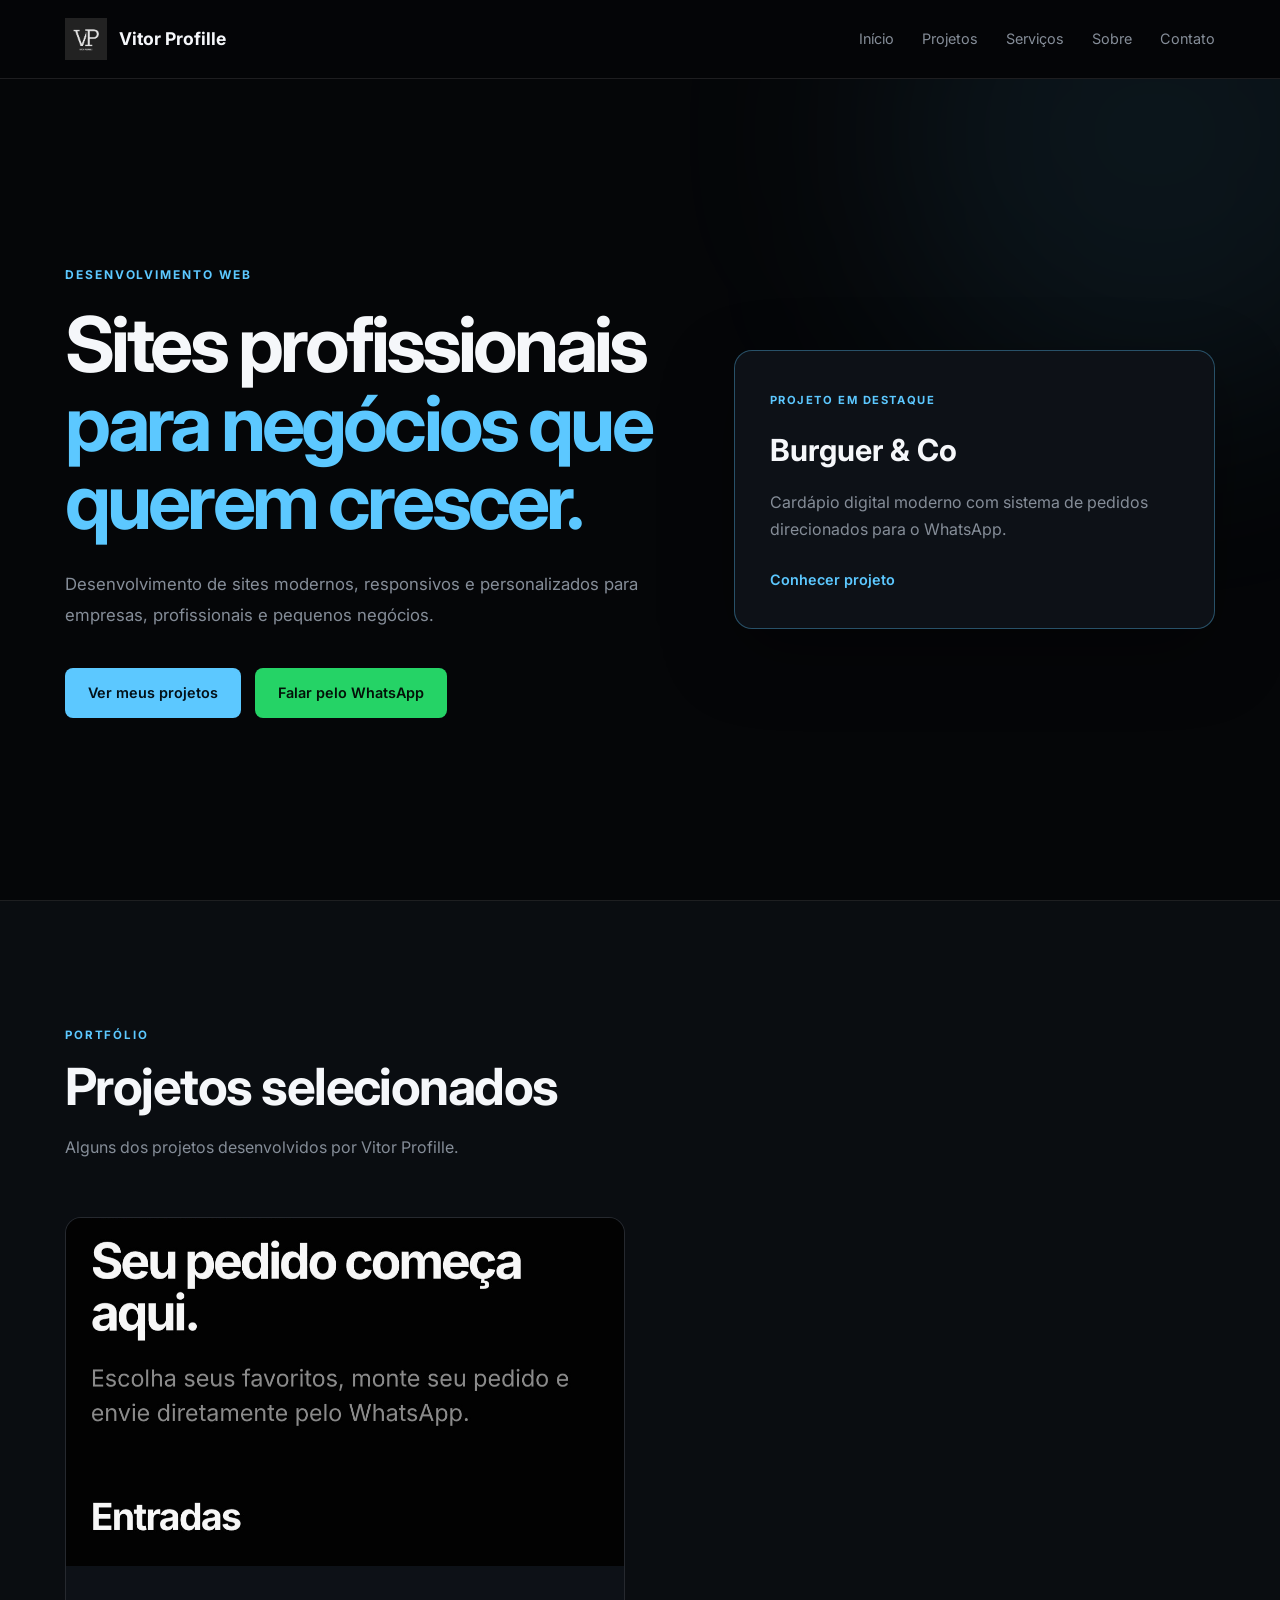
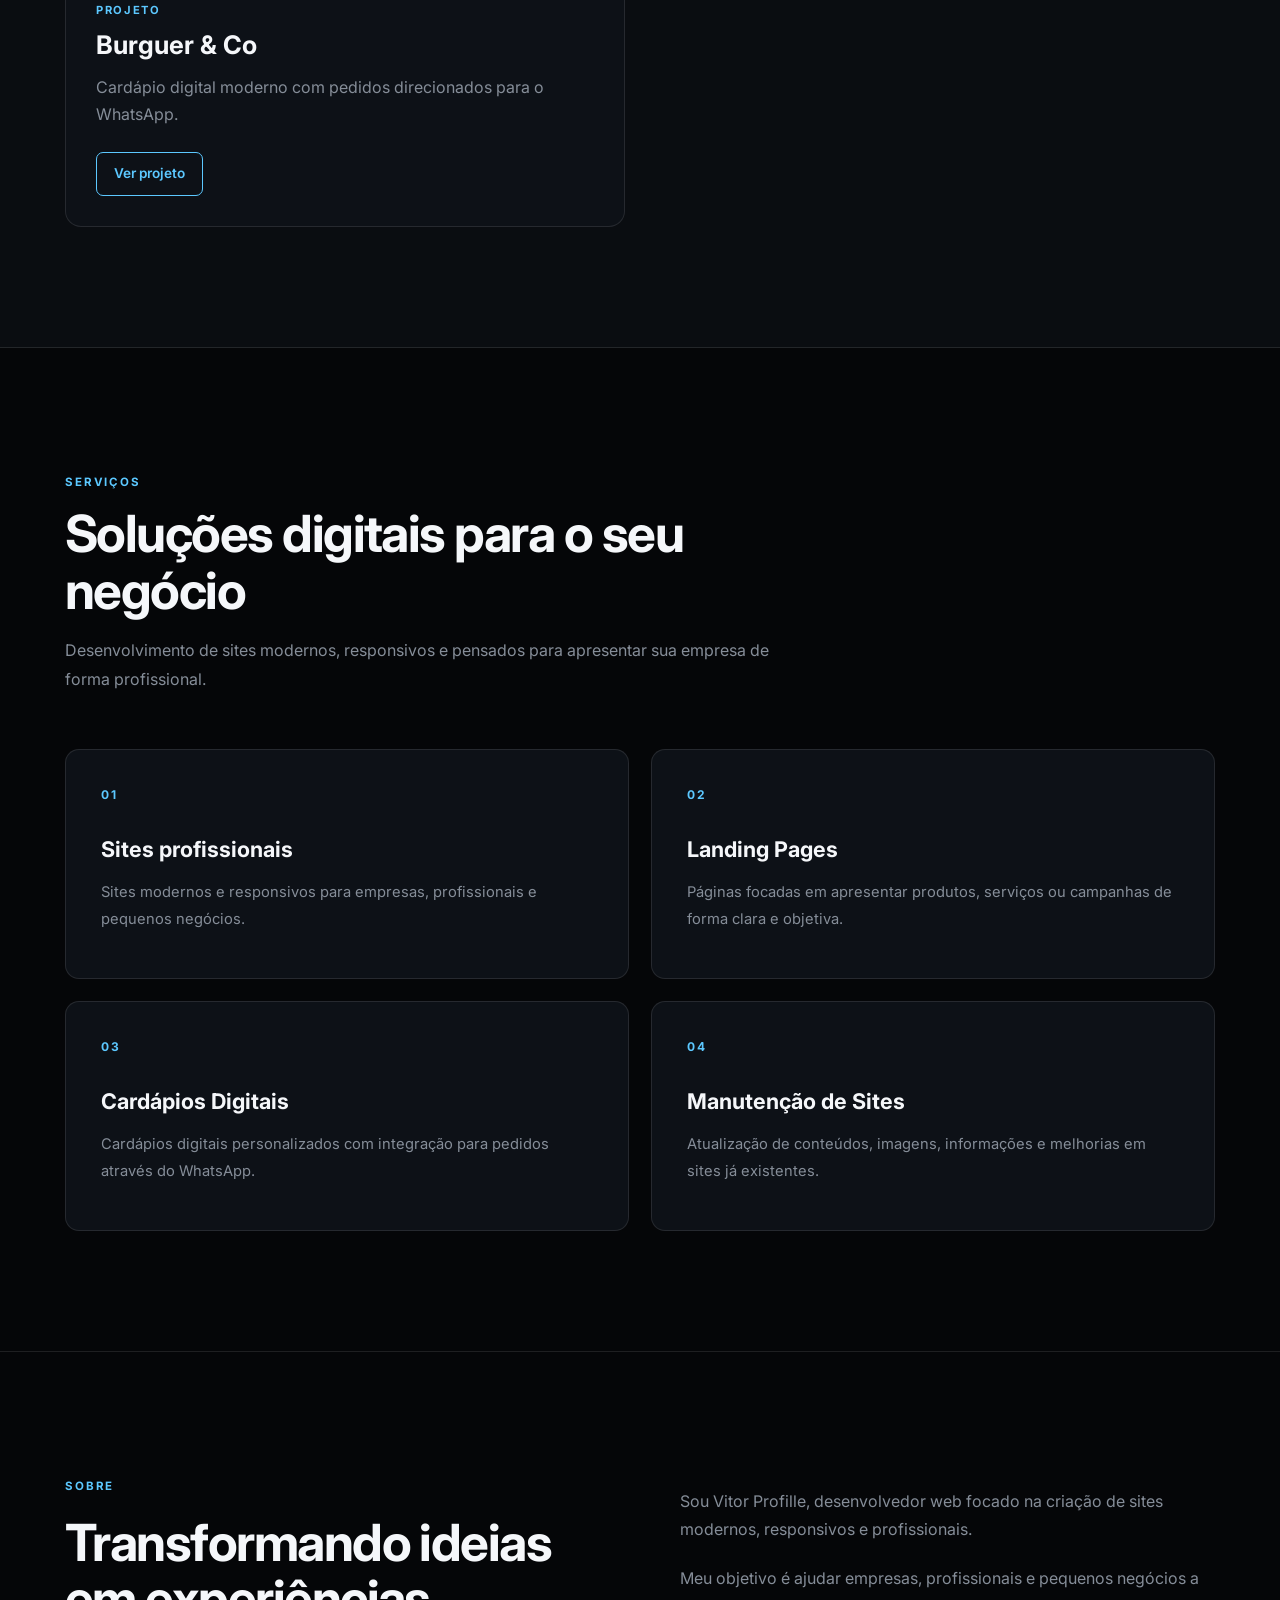
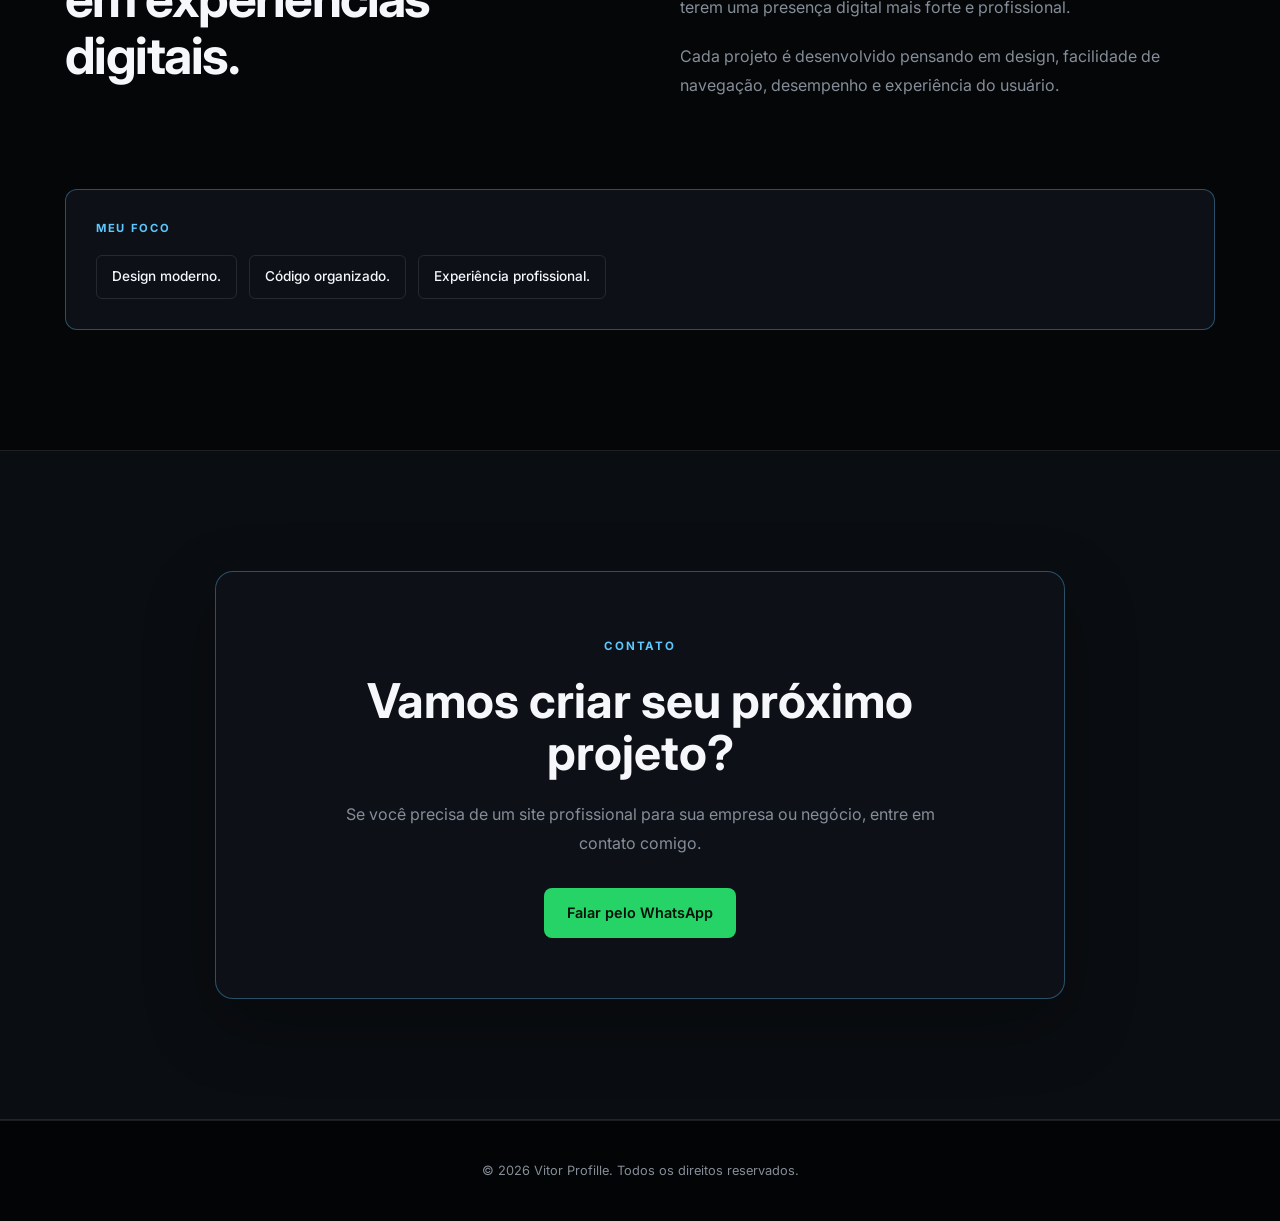
==== index.html @ 52bace66 "Add files via upload" ====
<!DOCTYPE html>
<html lang="pt-BR">

<head>
    <meta charset="UTF-8">

    <meta
        name="viewport"
        content="width=device-width, initial-scale=1.0"
    >

    <meta
        name="description"
        content="Vitor Profille — Desenvolvimento de sites profissionais, modernos e responsivos."
    >

    <title>Vitor Profille | Desenvolvimento Web</title>

    <link
        rel="preconnect"
        href="https://fonts.googleapis.com"
    >

    <link
        rel="preconnect"
        href="https://fonts.gstatic.com"
        crossorigin
    >

    <link
        href="https://fonts.googleapis.com/css2?family=Inter:wght@400;500;600;700;800&display=swap"
        rel="stylesheet"
    >

    <link
        rel="stylesheet"
        href="style.css"
    >
</head>

<body>

    <!-- HEADER -->

    <header class="header">

        <div class="header-container">

            <a
                href="#inicio"
                class="brand"
            >

                <img
                    src="images/logo.png"
                    alt="Logo Vitor Profille"
                    class="brand-logo"
                >

                <span class="brand-name">
                    Vitor Profille
                </span>

            </a>


            <nav class="navigation">

                <a href="#inicio">
                    Início
                </a>

                <a href="#projetos">
                    Projetos
                </a>

                <a href="#servicos">
                    Serviços
                </a>

                <a href="#sobre">
                    Sobre
                </a>

                <a href="#contato">
                    Contato
                </a>

            </nav>

        </div>

    </header>


    <main>

        <!-- HERO -->

        <section
            id="inicio"
            class="hero"
        >

            <div class="hero-container">

                <div class="hero-content">

                    <span class="hero-label">
                        DESENVOLVIMENTO WEB
                    </span>

                    <h1>
                        Sites profissionais
                        <span>
                            para negócios que querem crescer.
                        </span>
                    </h1>

                    <p class="hero-description">
                        Desenvolvimento de sites modernos,
                        responsivos e personalizados para empresas,
                        profissionais e pequenos negócios.
                    </p>


                    <div class="hero-buttons">

                        <a
                            href="#projetos"
                            class="button button-primary"
                        >
                            Ver meus projetos
                        </a>

                        <a
                            href="https://wa.me/5533988580160"
                            class="button button-whatsapp"
                            target="_blank"
                            rel="noopener noreferrer"
                        >
                            Falar pelo WhatsApp
                        </a>

                    </div>

                </div>


                <div class="hero-card">

                    <span class="hero-card-label">
                        PROJETO EM DESTAQUE
                    </span>

                    <h2>
                        Burguer & Co
                    </h2>

                    <p>
                        Cardápio digital moderno com sistema
                        de pedidos direcionados para o WhatsApp.
                    </p>

                    <a
                        href="#projetos"
                        class="hero-card-link"
                    >
                        Conhecer projeto
                    </a>

                </div>

            </div>

        </section>


        <!-- PROJETOS -->

        <section
            id="projetos"
            class="projects-section"
        >

            <div class="section-container">

                <div class="section-heading">

                    <span class="section-label">
                        PORTFÓLIO
                    </span>

                    <h2>
                        Projetos selecionados
                    </h2>

                    <p>
                        Alguns dos projetos desenvolvidos
                        por Vitor Profille.
                    </p>

                </div>


                <div
                    class="projects-grid"
                    id="projects-container"
                >
                </div>

            </div>

        </section>


        <!-- SERVIÇOS -->

        <section
            id="servicos"
            class="services-section"
        >

            <div class="section-container">

                <div class="section-heading">

                    <span class="section-label">
                        SERVIÇOS
                    </span>

                    <h2>
                        Soluções digitais para o seu negócio
                    </h2>

                    <p>
                        Desenvolvimento de sites modernos,
                        responsivos e pensados para apresentar
                        sua empresa de forma profissional.
                    </p>

                </div>


                <div class="services-grid">


                    <article class="service-card">

                        <span class="service-number">
                            01
                        </span>

                        <h3>
                            Sites profissionais
                        </h3>

                        <p>
                            Sites modernos e responsivos para
                            empresas, profissionais e pequenos
                            negócios.
                        </p>

                    </article>


                    <article class="service-card">

                        <span class="service-number">
                            02
                        </span>

                        <h3>
                            Landing Pages
                        </h3>

                        <p>
                            Páginas focadas em apresentar produtos,
                            serviços ou campanhas de forma clara
                            e objetiva.
                        </p>

                    </article>


                    <article class="service-card">

                        <span class="service-number">
                            03
                        </span>

                        <h3>
                            Cardápios Digitais
                        </h3>

                        <p>
                            Cardápios digitais personalizados
                            com integração para pedidos através
                            do WhatsApp.
                        </p>

                    </article>


                    <article class="service-card">

                        <span class="service-number">
                            04
                        </span>

                        <h3>
                            Manutenção de Sites
                        </h3>

                        <p>
                            Atualização de conteúdos, imagens,
                            informações e melhorias em sites
                            já existentes.
                        </p>

                    </article>


                </div>

            </div>

        </section>


        <!-- SOBRE -->

        <section
            id="sobre"
            class="about-section"
        >

            <div class="section-container">

                <div class="about-content">

                    <div class="about-heading">

                        <span class="section-label">
                            SOBRE
                        </span>

                        <h2>
                            Transformando ideias
                            em experiências digitais.
                        </h2>

                    </div>


                    <div class="about-text">

                        <p>
                            Sou Vitor Profille, desenvolvedor web
                            focado na criação de sites modernos,
                            responsivos e profissionais.
                        </p>

                        <p>
                            Meu objetivo é ajudar empresas,
                            profissionais e pequenos negócios
                            a terem uma presença digital mais
                            forte e profissional.
                        </p>

                        <p>
                            Cada projeto é desenvolvido pensando
                            em design, facilidade de navegação,
                            desempenho e experiência do usuário.
                        </p>

                    </div>

                </div>


                <div class="about-highlight">

                    <span>
                        MEU FOCO
                    </span>

                    <strong>
                        Design moderno.
                    </strong>

                    <strong>
                        Código organizado.
                    </strong>

                    <strong>
                        Experiência profissional.
                    </strong>

                </div>

            </div>

        </section>


        <!-- CONTATO -->

        <section
            id="contato"
            class="contact-section"
        >

            <div class="section-container">

                <div class="contact-box">

                    <span class="section-label">
                        CONTATO
                    </span>

                    <h2>
                        Vamos criar seu próximo projeto?
                    </h2>

                    <p>
                        Se você precisa de um site profissional
                        para sua empresa ou negócio, entre em
                        contato comigo.
                    </p>

                    <a
                        href="https://wa.me/5533988580160"
                        class="button button-whatsapp"
                        target="_blank"
                        rel="noopener noreferrer"
                    >
                        Falar pelo WhatsApp
                    </a>

                </div>

            </div>

        </section>

    </main>


    <!-- FOOTER -->

    <footer class="footer">

        <p>
            © 2026 Vitor Profille. Todos os direitos reservados.
        </p>

    </footer>


    <script src="script.js"></script>

</body>

</html>
---- style.css ----
/* =====================================================
   VITOR PROFILLE — PORTFÓLIO
===================================================== */

:root {
    --background: #050608;
    --background-secondary: #0a0d11;
    --background-card: #0d1117;

    --blue: #5cc8ff;
    --blue-light: #8bdcff;
    --blue-dark: #168ac4;

    --white: #f5f7fa;
    --text: #d5d9df;
    --text-muted: #858d98;

    --border: rgba(255, 255, 255, 0.10);
    --border-blue: rgba(92, 200, 255, 0.35);

    --whatsapp: #25d366;
}

/* =====================================================
   RESET
===================================================== */

* {
    margin: 0;
    padding: 0;
    box-sizing: border-box;
}

html {
    scroll-behavior: smooth;
}

body {
    font-family: "Inter", sans-serif;
    background: var(--background);
    color: var(--text);
    line-height: 1.6;
}

a {
    color: inherit;
    text-decoration: none;
}

img {
    max-width: 100%;
    display: block;
}

/* =====================================================
   HEADER
===================================================== */

.header {
    position: sticky;
    top: 0;
    z-index: 1000;

    background: rgba(5, 6, 8, 0.94);
    backdrop-filter: blur(14px);

    border-bottom: 1px solid var(--border);
}

.header-container {
    width: min(1150px, 92%);
    min-height: 78px;

    margin: 0 auto;

    display: flex;
    align-items: center;
    justify-content: space-between;

    gap: 30px;
}

.brand {
    display: flex;
    align-items: center;
    gap: 12px;
}

.brand-logo {
    width: 42px;
    height: 42px;
    object-fit: contain;
}

.brand-name {
    color: var(--white);

    font-size: 1.1rem;
    font-weight: 700;
}

.navigation {
    display: flex;
    align-items: center;
    gap: 28px;
}

.navigation a {
    color: var(--text-muted);

    font-size: 0.9rem;

    transition: 0.3s ease;
}

.navigation a:hover {
    color: var(--blue);
}

/* =====================================================
   HERO
===================================================== */

.hero {
    position: relative;
    overflow: hidden;

    min-height: calc(100vh - 78px);

    display: flex;
    align-items: center;

    padding: 120px 0;

    border-bottom: 1px solid var(--border);
}

.hero::before {
    content: "";

    position: absolute;

    width: 550px;
    height: 550px;

    top: -220px;
    right: -150px;

    background: rgba(92, 200, 255, 0.08);

    filter: blur(110px);

    border-radius: 50%;

    pointer-events: none;
}

.hero-container {
    position: relative;
    z-index: 1;

    width: min(1150px, 92%);

    margin: 0 auto;

    display: grid;
    grid-template-columns: 1.1fr 0.9fr;

    align-items: center;

    gap: 80px;
}

.hero-label {
    display: inline-block;

    margin-bottom: 22px;

    color: var(--blue);

    font-size: 0.75rem;
    font-weight: 700;

    letter-spacing: 0.16em;
}

.hero h1 {
    max-width: 750px;

    color: var(--white);

    font-size: clamp(2.8rem, 6vw, 5.2rem);

    line-height: 1.02;

    letter-spacing: -0.05em;
}

.hero h1 span {
    color: var(--blue);
}

.hero-description {
    max-width: 620px;

    margin-top: 28px;

    color: var(--text-muted);

    font-size: 1.05rem;

    line-height: 1.8;
}

.hero-buttons {
    display: flex;
    flex-wrap: wrap;

    gap: 14px;

    margin-top: 38px;
}

/* =====================================================
   BOTÕES
===================================================== */

.button {
    min-height: 50px;

    padding: 0 23px;

    display: inline-flex;
    align-items: center;
    justify-content: center;

    border-radius: 8px;

    font-size: 0.9rem;
    font-weight: 600;

    transition: 0.3s ease;
}

.button-primary {
    background: var(--blue);

    color: #031018;
}

.button-primary:hover {
    background: var(--blue-light);

    transform: translateY(-2px);
}

.button-whatsapp {
    background: var(--whatsapp);

    color: #031108;
}

.button-whatsapp:hover {
    filter: brightness(1.08);

    transform: translateY(-2px);
}

/* =====================================================
   CARD DO HERO
===================================================== */

.hero-card {
    padding: 35px;

    background: var(--background-card);

    border: 1px solid var(--border-blue);

    border-radius: 18px;

    box-shadow:
        0 25px 70px rgba(0, 0, 0, 0.35);
}

.hero-card-label {
    color: var(--blue);

    font-size: 0.7rem;
    font-weight: 700;

    letter-spacing: 0.14em;
}

.hero-card h2 {
    margin-top: 14px;

    color: var(--white);

    font-size: 1.9rem;
}

.hero-card p {
    margin-top: 14px;

    color: var(--text-muted);

    line-height: 1.7;
}

.hero-card-link {
    display: inline-block;

    margin-top: 25px;

    color: var(--blue);

    font-size: 0.9rem;
    font-weight: 600;
}

/* =====================================================
   PADRÃO DAS SEÇÕES
===================================================== */

.section-container {
    width: min(1150px, 92%);

    margin: 0 auto;
}

.section-heading {
    max-width: 720px;

    margin-bottom: 55px;
}

.section-label {
    display: inline-block;

    margin-bottom: 14px;

    color: var(--blue);

    font-size: 0.72rem;
    font-weight: 700;

    letter-spacing: 0.16em;
}

.section-heading h2 {
    color: var(--white);

    font-size: clamp(2rem, 4vw, 3.2rem);

    line-height: 1.1;

    letter-spacing: -0.03em;
}

.section-heading p {
    margin-top: 18px;

    color: var(--text-muted);

    line-height: 1.8;
}

/* =====================================================
   PROJETOS
===================================================== */

.projects-section {
    padding: 120px 0;

    background: var(--background-secondary);

    border-bottom: 1px solid var(--border);
}

.projects-grid {
    display: grid;

    grid-template-columns: repeat(2, 1fr);

    gap: 30px;
}

.project-card {
    overflow: hidden;

    background: var(--background-card);

    border: 1px solid var(--border);

    border-radius: 16px;

    transition:
        transform 0.3s ease,
        border-color 0.3s ease,
        box-shadow 0.3s ease;
}

.project-card:hover {
    transform: translateY(-7px);

    border-color: var(--border-blue);

    box-shadow:
        0 25px 60px rgba(0, 0, 0, 0.35);
}

.project-image-container {
    width: 100%;

    aspect-ratio: 16 / 10;

    overflow: hidden;

    background: #080a0d;
}

.project-image {
    width: 100%;
    height: 100%;

    object-fit: cover;

    transition: transform 0.5s ease;
}

.project-card:hover .project-image {
    transform: scale(1.04);
}

.project-content {
    padding: 30px;
}

.project-number {
    display: inline-block;

    margin-bottom: 10px;

    color: var(--blue);

    font-size: 0.7rem;
    font-weight: 700;

    letter-spacing: 0.15em;
}

.project-content h3 {
    color: var(--white);

    font-size: 1.6rem;

    line-height: 1.2;
}

.project-content p {
    margin-top: 13px;

    color: var(--text-muted);

    line-height: 1.7;
}

.project-link {
    display: inline-flex;

    margin-top: 24px;

    padding: 10px 17px;

    border: 1px solid var(--blue);

    border-radius: 7px;

    color: var(--blue);

    font-size: 0.85rem;
    font-weight: 600;

    transition: 0.3s ease;
}

.project-link:hover {
    background: var(--blue);

    color: #031018;
}

/* =====================================================
   SERVIÇOS
===================================================== */

.services-section {
    padding: 120px 0;

    background: var(--background);

    border-bottom: 1px solid var(--border);
}

.services-grid {
    display: grid;

    grid-template-columns: repeat(2, 1fr);

    gap: 22px;
}

.service-card {
    position: relative;

    min-height: 230px;

    padding: 35px;

    background: var(--background-card);

    border: 1px solid var(--border);

    border-radius: 14px;

    transition:
        transform 0.3s ease,
        border-color 0.3s ease,
        box-shadow 0.3s ease;
}

.service-card:hover {
    transform: translateY(-5px);

    border-color: var(--border-blue);

    box-shadow:
        0 20px 50px rgba(0, 0, 0, 0.3);
}

.service-number {
    display: block;

    margin-bottom: 28px;

    color: var(--blue);

    font-size: 0.75rem;
    font-weight: 700;

    letter-spacing: 0.15em;
}

.service-card h3 {
    margin-bottom: 13px;

    color: var(--white);

    font-size: 1.35rem;
}

.service-card p {
    color: var(--text-muted);

    font-size: 0.92rem;

    line-height: 1.8;
}

/* =====================================================
   SOBRE / CONTATO
===================================================== */

.placeholder-section {
    padding: 120px 0;

    background: var(--background-secondary);

    border-bottom: 1px solid var(--border);
}

.placeholder-section .section-container {
    position: relative;
}

.placeholder-section h2 {
    max-width: 750px;

    margin-top: 5px;

    color: var(--white);

    font-size: clamp(2rem, 4vw, 3.2rem);

    line-height: 1.1;

    letter-spacing: -0.03em;
}

.placeholder-section p {
    max-width: 700px;

    margin-top: 20px;

    color: var(--text-muted);

    font-size: 1rem;

    line-height: 1.8;
}

/* =====================================================
   FOOTER
===================================================== */

.footer {
    padding: 40px 0;

    background: #030405;

    border-top: 1px solid var(--border);

    text-align: center;
}

.footer p {
    color: var(--text-muted);

    font-size: 0.8rem;
}

/* =====================================================
   RESPONSIVIDADE
===================================================== */

@media (max-width: 850px) {

    .header-container {
        flex-direction: column;

        justify-content: center;

        padding: 18px 0;
    }

    .navigation {
        gap: 18px;

        flex-wrap: wrap;

        justify-content: center;
    }

    .hero {
        padding: 90px 0;
    }

    .hero-container {
        grid-template-columns: 1fr;

        gap: 55px;
    }

    .hero h1 {
        font-size: clamp(2.6rem, 10vw, 4rem);
    }

    .projects-grid,
    .services-grid {
        grid-template-columns: 1fr;
    }
}

@media (max-width: 600px) {

    .header-container {
        min-height: auto;
    }

    .navigation {
        gap: 13px;
    }

    .navigation a {
        font-size: 0.78rem;
    }

    .hero {
        padding: 75px 0;
    }

    .hero-buttons {
        flex-direction: column;
    }

    .button {
        width: 100%;
    }

    .hero-card {
        padding: 27px;
    }

    .projects-section,
    .services-section,
    .placeholder-section {
        padding: 85px 0;
    }

    .section-heading {
        margin-bottom: 40px;
    }

    .project-content {
        padding: 24px;
    }

    .service-card {
        min-height: auto;

        padding: 27px;
    }
}
/* =====================================================
   SOBRE
===================================================== */

.about-section {
    padding: 120px 0;

    background: var(--background);

    border-bottom: 1px solid var(--border);
}

.about-content {
    display: grid;

    grid-template-columns: 1fr 1fr;

    gap: 80px;

    align-items: start;
}

.about-heading h2 {
    margin-top: 5px;

    color: var(--white);

    font-size: clamp(2rem, 4vw, 3.2rem);

    line-height: 1.1;

    letter-spacing: -0.03em;
}

.about-text {
    padding-top: 15px;
}

.about-text p {
    margin-bottom: 20px;

    color: var(--text-muted);

    font-size: 1rem;

    line-height: 1.8;
}

.about-highlight {
    margin-top: 70px;

    padding: 30px;

    display: flex;

    flex-wrap: wrap;

    gap: 12px;

    background: var(--background-card);

    border: 1px solid var(--border-blue);

    border-radius: 12px;
}

.about-highlight span {
    width: 100%;

    margin-bottom: 5px;

    color: var(--blue);

    font-size: 0.7rem;

    font-weight: 700;

    letter-spacing: 0.15em;
}

.about-highlight strong {
    padding: 10px 15px;

    border: 1px solid var(--border);

    border-radius: 6px;

    color: var(--white);

    font-size: 0.85rem;

    font-weight: 500;
}


/* =====================================================
   CONTATO
===================================================== */

.contact-section {
    padding: 120px 0;

    background: var(--background-secondary);

    border-bottom: 1px solid var(--border);
}

.contact-box {
    max-width: 850px;

    margin: 0 auto;

    padding: 60px;

    text-align: center;

    background: var(--background-card);

    border: 1px solid var(--border-blue);

    border-radius: 18px;

    box-shadow:
        0 25px 70px rgba(0, 0, 0, 0.25);
}

.contact-box h2 {
    margin-top: 5px;

    color: var(--white);

    font-size: clamp(2rem, 4vw, 3rem);

    line-height: 1.1;
}

.contact-box p {
    max-width: 600px;

    margin: 20px auto 30px;

    color: var(--text-muted);

    line-height: 1.8;
}

.contact-box .button {
    display: inline-flex;
}


/* =====================================================
   RESPONSIVIDADE — SOBRE E CONTATO
===================================================== */

@media (max-width: 800px) {

    .about-content {
        grid-template-columns: 1fr;

        gap: 30px;
    }

    .about-highlight {
        margin-top: 45px;
    }

    .contact-box {
        padding: 40px 25px;
    }
}

@media (max-width: 600px) {

    .about-section,
    .contact-section {
        padding: 85px 0;
    }

    .about-highlight {
        padding: 24px;
    }

    .about-highlight strong {
        width: 100%;
    }

    .contact-box {
        padding: 35px 20px;
    }

    .contact-box .button {
        width: 100%;
    }
}
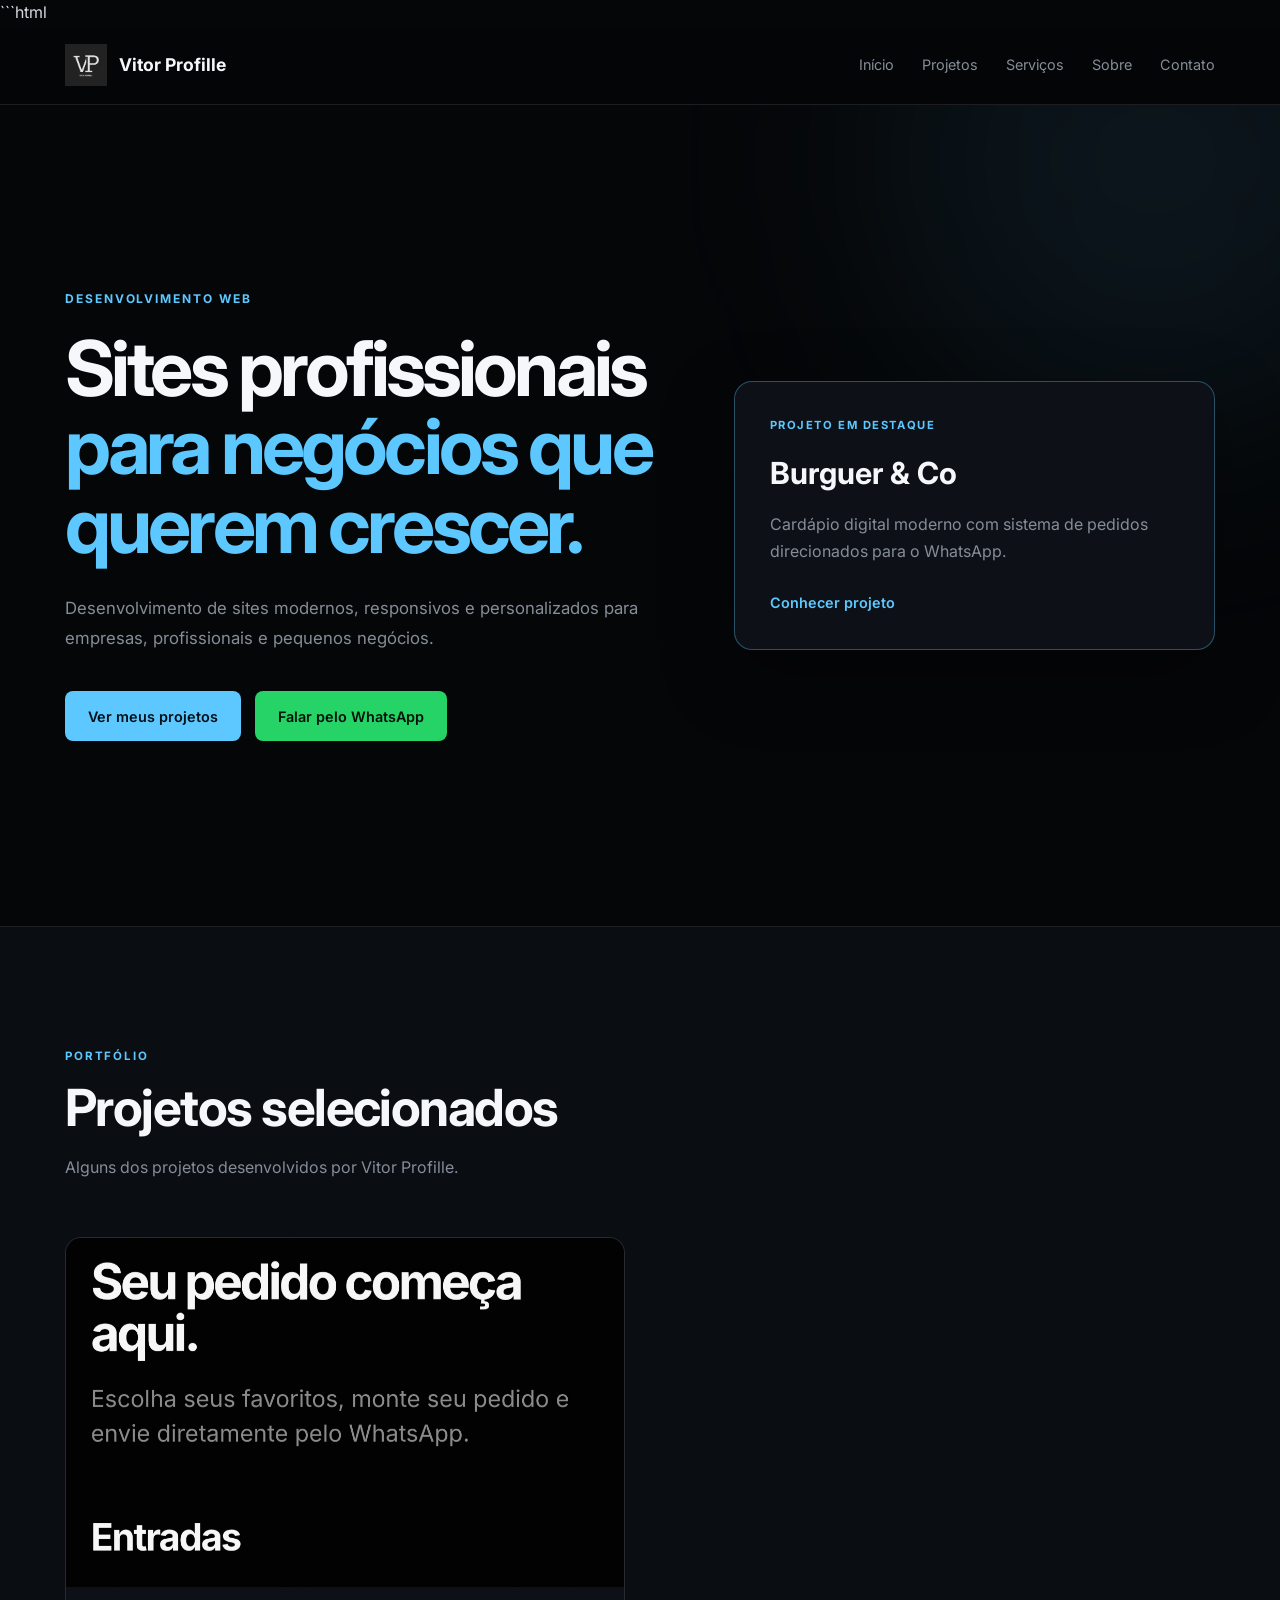
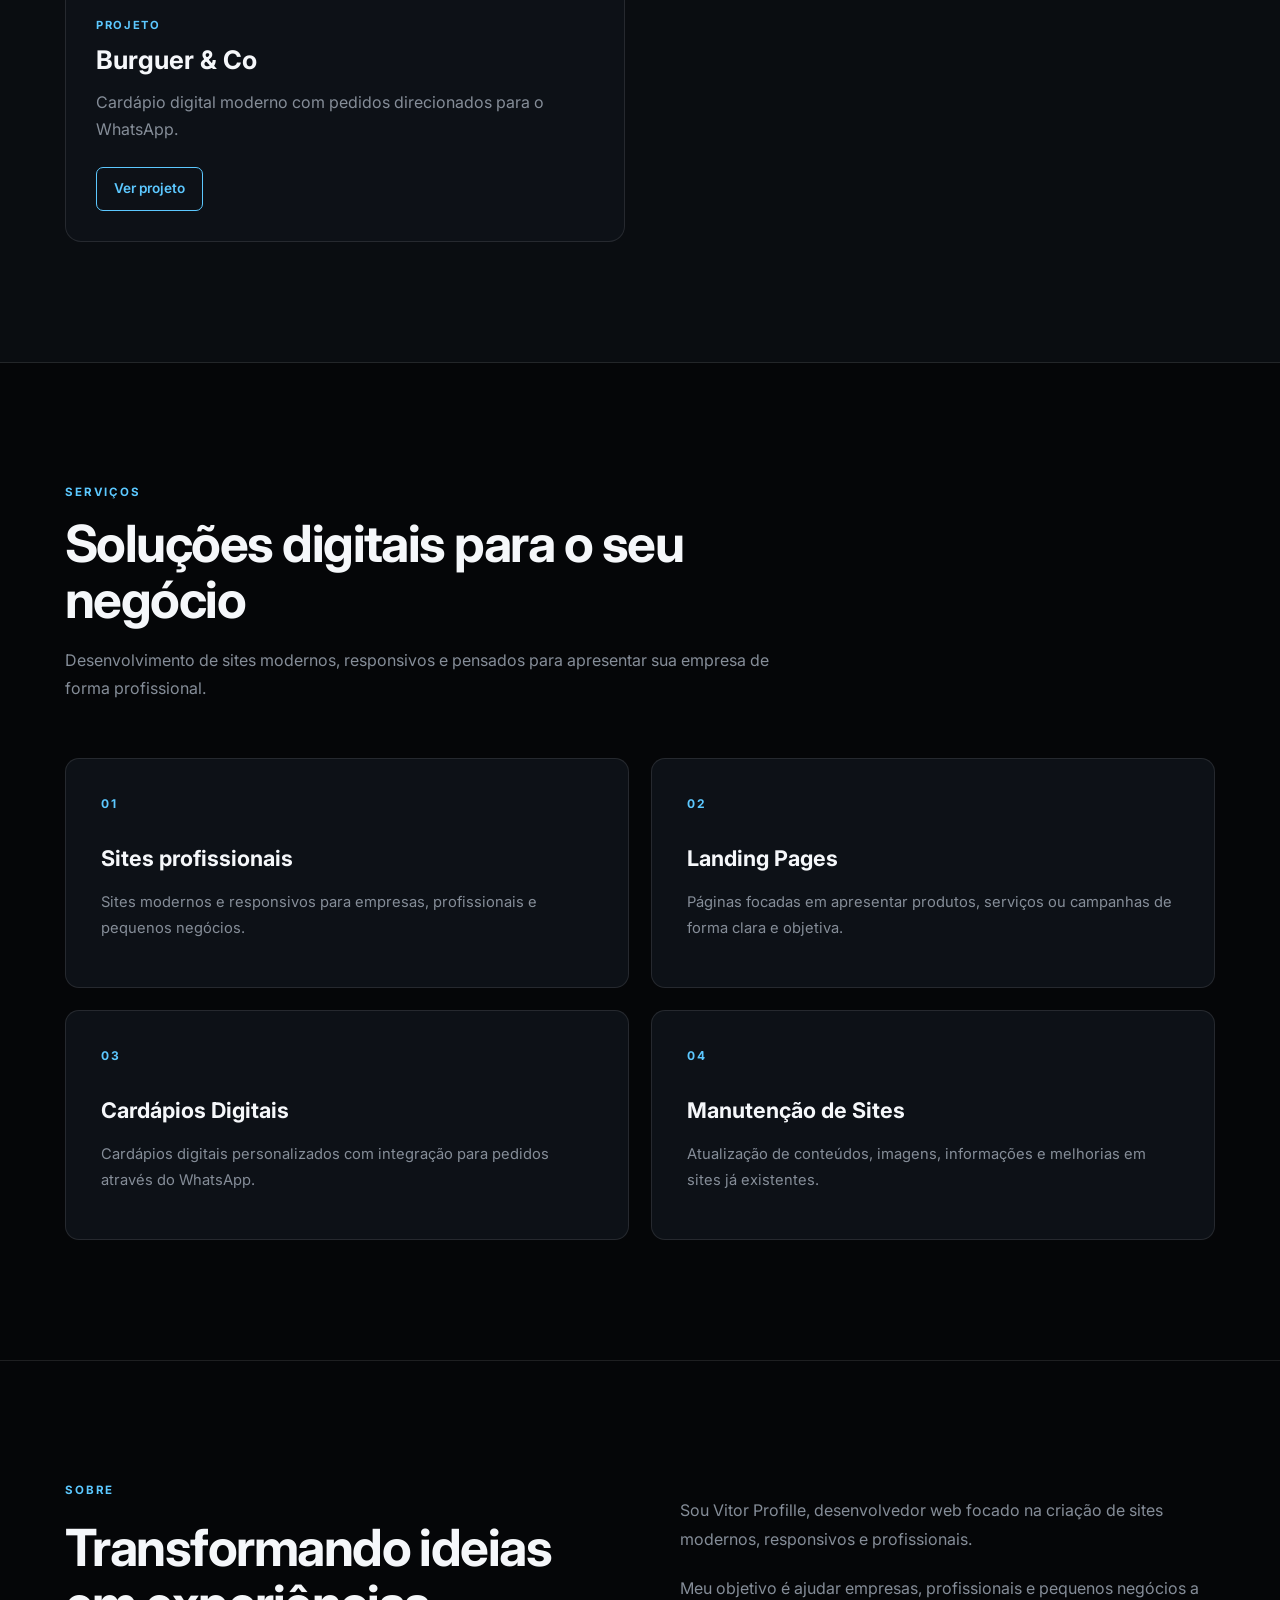
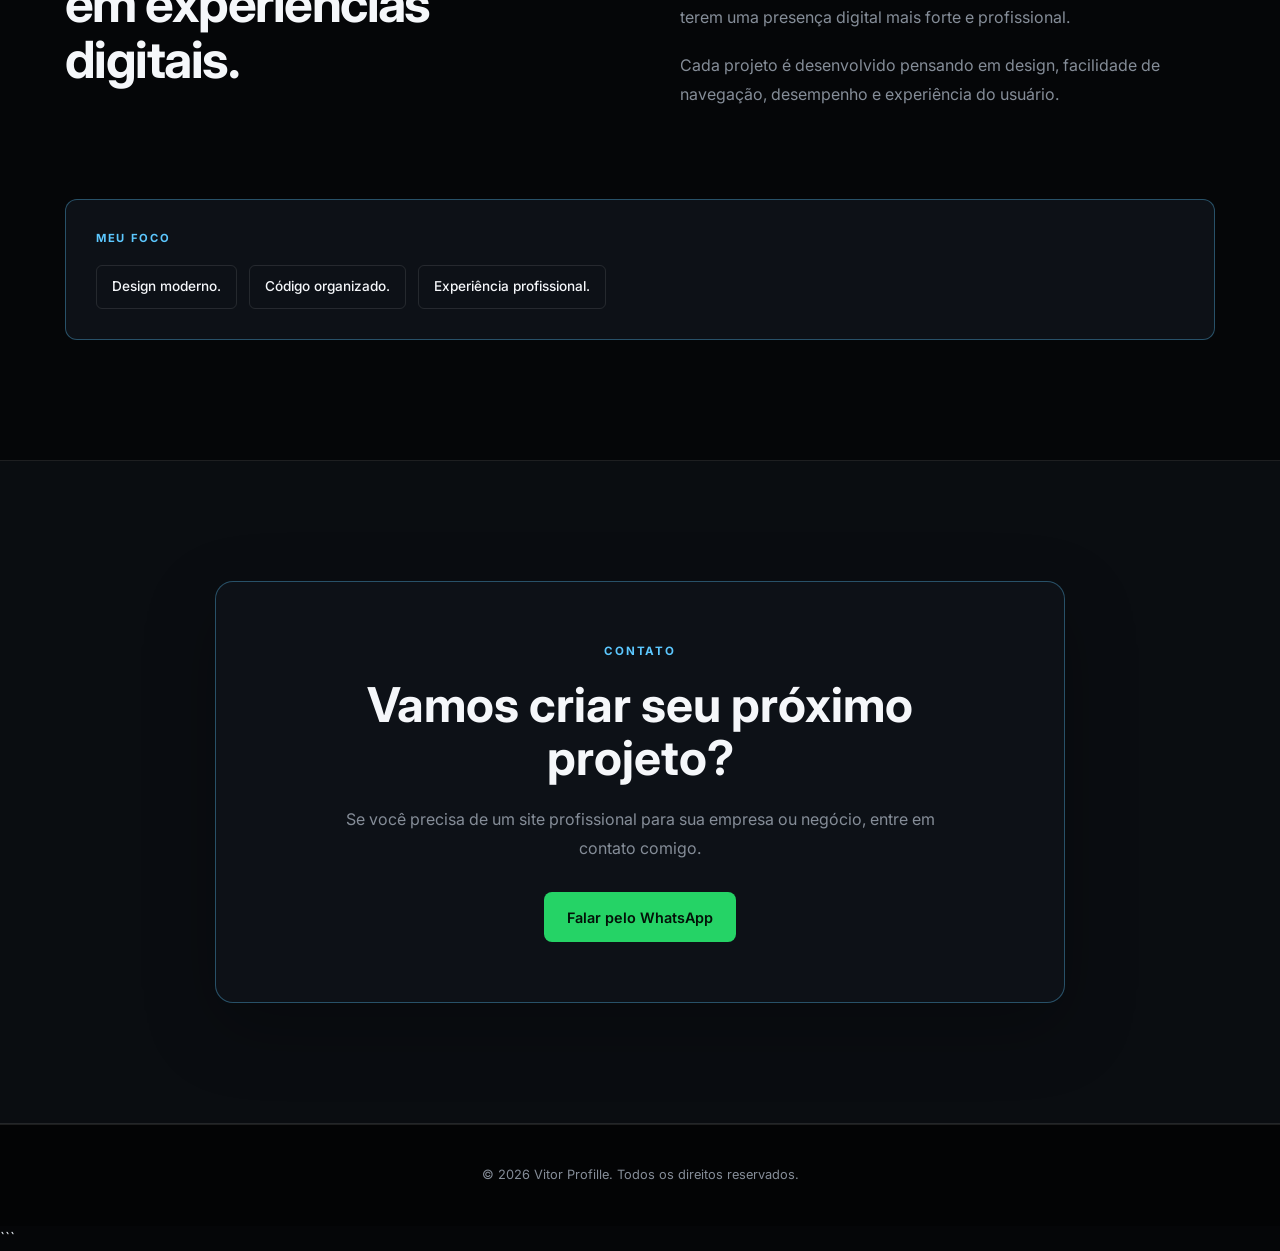
==== commit ce16a2dc: "Add files via upload" ====
--- a/index.html
+++ b/index.html
@@ -1,13 +1,11 @@
+```html
 <!DOCTYPE html>
 <html lang="pt-BR">
 
 <head>
     <meta charset="UTF-8">
 
-    <meta
-        name="viewport"
-        content="width=device-width, initial-scale=1.0"
-    >
+    <meta name="viewport" content="width=device-width, initial-scale=1.0">
 
     <meta
         name="description"
@@ -16,92 +14,60 @@
 
     <title>Vitor Profille | Desenvolvimento Web</title>
 
+    <!-- LOGO DA ABA DO NAVEGADOR -->
     <link
-        rel="preconnect"
-        href="https://fonts.googleapis.com"
+        rel="icon"
+        type="image/png"
+        href="images/favicon.png"
     >
 
-    <link
-        rel="preconnect"
-        href="https://fonts.gstatic.com"
-        crossorigin
-    >
+    <!-- FONTES -->
+    <link rel="preconnect" href="https://fonts.googleapis.com">
+    <link rel="preconnect" href="https://fonts.gstatic.com" crossorigin>
 
     <link
         href="https://fonts.googleapis.com/css2?family=Inter:wght@400;500;600;700;800&display=swap"
         rel="stylesheet"
     >
 
-    <link
-        rel="stylesheet"
-        href="style.css"
-    >
+    <!-- CSS -->
+    <link rel="stylesheet" href="style.css">
 </head>
 
 <body>
 
-    <!-- HEADER -->
+    <!-- CABEÇALHO -->
 
     <header class="header">
-
         <div class="header-container">
 
-            <a
-                href="#inicio"
-                class="brand"
-            >
-
+            <a href="#inicio" class="brand">
                 <img
                     src="images/logo.png"
                     alt="Logo Vitor Profille"
                     class="brand-logo"
                 >
 
-                <span class="brand-name">
-                    Vitor Profille
-                </span>
-
+                <span class="brand-name">Vitor Profille</span>
             </a>
 
-
             <nav class="navigation">
-
-                <a href="#inicio">
-                    Início
-                </a>
-
-                <a href="#projetos">
-                    Projetos
-                </a>
-
-                <a href="#servicos">
-                    Serviços
-                </a>
-
-                <a href="#sobre">
-                    Sobre
-                </a>
-
-                <a href="#contato">
-                    Contato
-                </a>
-
+                <a href="#inicio">Início</a>
+                <a href="#projetos">Projetos</a>
+                <a href="#servicos">Serviços</a>
+                <a href="#sobre">Sobre</a>
+                <a href="#contato">Contato</a>
             </nav>
 
         </div>
-
     </header>
 
 
     <main>
 
-        <!-- HERO -->
-
-        <section
-            id="inicio"
-            class="hero"
-        >
-
+        <!-- INÍCIO -->
+
+        <section id="inicio" class="hero">
             <div class="hero-container">
 
                 <div class="hero-content">
@@ -122,7 +88,6 @@
                         responsivos e personalizados para empresas,
                         profissionais e pequenos negócios.
                     </p>
-
 
                     <div class="hero-buttons">
 
@@ -143,9 +108,7 @@
                         </a>
 
                     </div>
-
-                </div>
-
+                </div>
 
                 <div class="hero-card">
 
@@ -153,36 +116,26 @@
                         PROJETO EM DESTAQUE
                     </span>
 
-                    <h2>
-                        Burguer & Co
-                    </h2>
+                    <h2>Burguer &amp; Co</h2>
 
                     <p>
                         Cardápio digital moderno com sistema
                         de pedidos direcionados para o WhatsApp.
                     </p>
 
-                    <a
-                        href="#projetos"
-                        class="hero-card-link"
-                    >
+                    <a href="#projetos" class="hero-card-link">
                         Conhecer projeto
                     </a>
 
                 </div>
 
             </div>
-
         </section>
 
 
         <!-- PROJETOS -->
 
-        <section
-            id="projetos"
-            class="projects-section"
-        >
-
+        <section id="projetos" class="projects-section">
             <div class="section-container">
 
                 <div class="section-heading">
@@ -191,9 +144,7 @@
                         PORTFÓLIO
                     </span>
 
-                    <h2>
-                        Projetos selecionados
-                    </h2>
+                    <h2>Projetos selecionados</h2>
 
                     <p>
                         Alguns dos projetos desenvolvidos
@@ -201,7 +152,6 @@
                     </p>
 
                 </div>
-
 
                 <div
                     class="projects-grid"
@@ -210,17 +160,12 @@
                 </div>
 
             </div>
-
         </section>
 
 
         <!-- SERVIÇOS -->
 
-        <section
-            id="servicos"
-            class="services-section"
-        >
-
+        <section id="servicos" class="services-section">
             <div class="section-container">
 
                 <div class="section-heading">
@@ -229,9 +174,7 @@
                         SERVIÇOS
                     </span>
 
-                    <h2>
-                        Soluções digitais para o seu negócio
-                    </h2>
+                    <h2>Soluções digitais para o seu negócio</h2>
 
                     <p>
                         Desenvolvimento de sites modernos,
@@ -241,19 +184,13 @@
 
                 </div>
 
-
                 <div class="services-grid">
 
-
                     <article class="service-card">
 
-                        <span class="service-number">
-                            01
-                        </span>
-
-                        <h3>
-                            Sites profissionais
-                        </h3>
+                        <span class="service-number">01</span>
+
+                        <h3>Sites profissionais</h3>
 
                         <p>
                             Sites modernos e responsivos para
@@ -263,16 +200,11 @@
 
                     </article>
 
-
                     <article class="service-card">
 
-                        <span class="service-number">
-                            02
-                        </span>
-
-                        <h3>
-                            Landing Pages
-                        </h3>
+                        <span class="service-number">02</span>
+
+                        <h3>Landing Pages</h3>
 
                         <p>
                             Páginas focadas em apresentar produtos,
@@ -282,16 +214,11 @@
 
                     </article>
 
-
                     <article class="service-card">
 
-                        <span class="service-number">
-                            03
-                        </span>
-
-                        <h3>
-                            Cardápios Digitais
-                        </h3>
+                        <span class="service-number">03</span>
+
+                        <h3>Cardápios Digitais</h3>
 
                         <p>
                             Cardápios digitais personalizados
@@ -301,16 +228,11 @@
 
                     </article>
 
-
                     <article class="service-card">
 
-                        <span class="service-number">
-                            04
-                        </span>
-
-                        <h3>
-                            Manutenção de Sites
-                        </h3>
+                        <span class="service-number">04</span>
+
+                        <h3>Manutenção de Sites</h3>
 
                         <p>
                             Atualização de conteúdos, imagens,
@@ -320,21 +242,14 @@
 
                     </article>
 
-
-                </div>
-
-            </div>
-
+                </div>
+            </div>
         </section>
 
 
         <!-- SOBRE -->
 
-        <section
-            id="sobre"
-            class="about-section"
-        >
-
+        <section id="sobre" class="about-section">
             <div class="section-container">
 
                 <div class="about-content">
@@ -352,7 +267,6 @@
 
                     </div>
 
-
                     <div class="about-text">
 
                         <p>
@@ -378,39 +292,23 @@
 
                 </div>
 
-
                 <div class="about-highlight">
 
-                    <span>
-                        MEU FOCO
-                    </span>
-
-                    <strong>
-                        Design moderno.
-                    </strong>
-
-                    <strong>
-                        Código organizado.
-                    </strong>
-
-                    <strong>
-                        Experiência profissional.
-                    </strong>
-
-                </div>
-
-            </div>
-
+                    <span>MEU FOCO</span>
+
+                    <strong>Design moderno.</strong>
+                    <strong>Código organizado.</strong>
+                    <strong>Experiência profissional.</strong>
+
+                </div>
+
+            </div>
         </section>
 
 
         <!-- CONTATO -->
 
-        <section
-            id="contato"
-            class="contact-section"
-        >
-
+        <section id="contato" class="contact-section">
             <div class="section-container">
 
                 <div class="contact-box">
@@ -441,25 +339,23 @@
                 </div>
 
             </div>
-
         </section>
 
     </main>
 
 
-    <!-- FOOTER -->
+    <!-- RODAPÉ -->
 
     <footer class="footer">
-
         <p>
             © 2026 Vitor Profille. Todos os direitos reservados.
         </p>
-
     </footer>
 
 
+    <!-- JAVASCRIPT -->
     <script src="script.js"></script>
 
 </body>
-
-</html>+</html>
+```
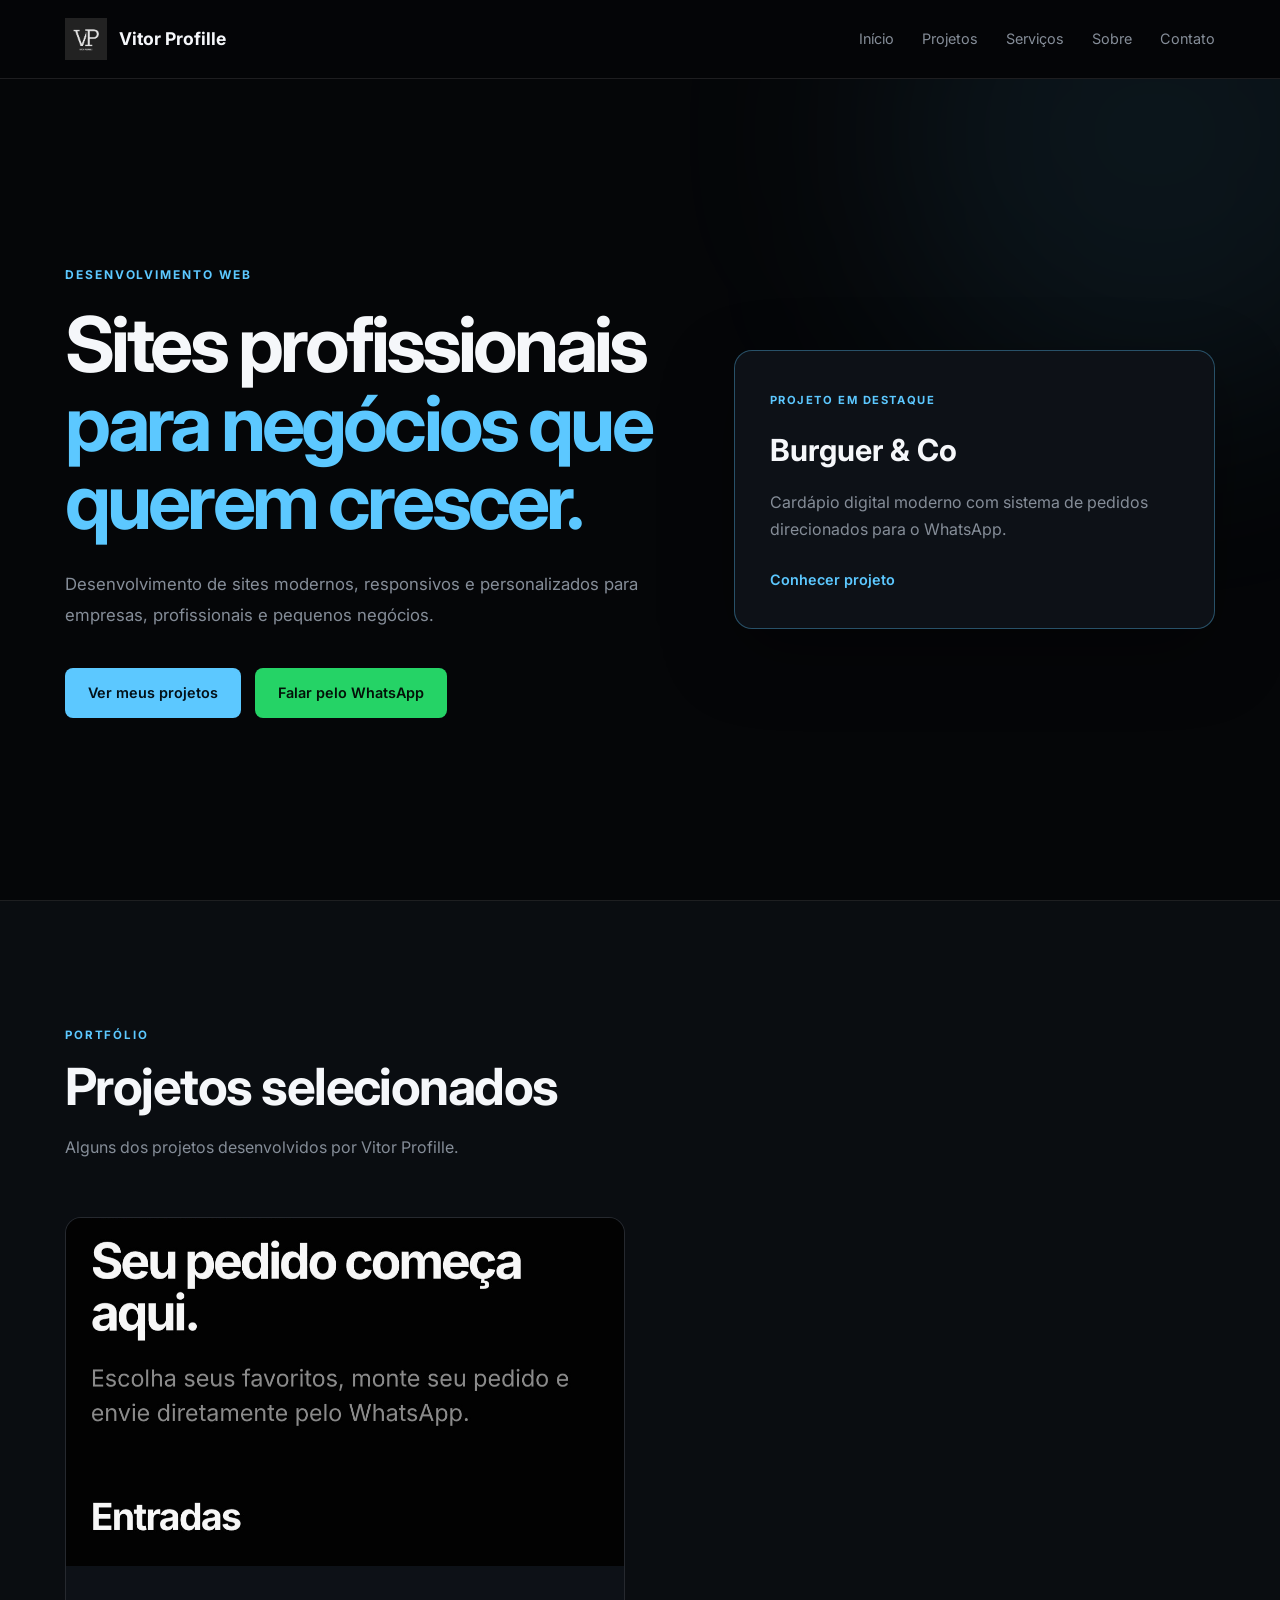
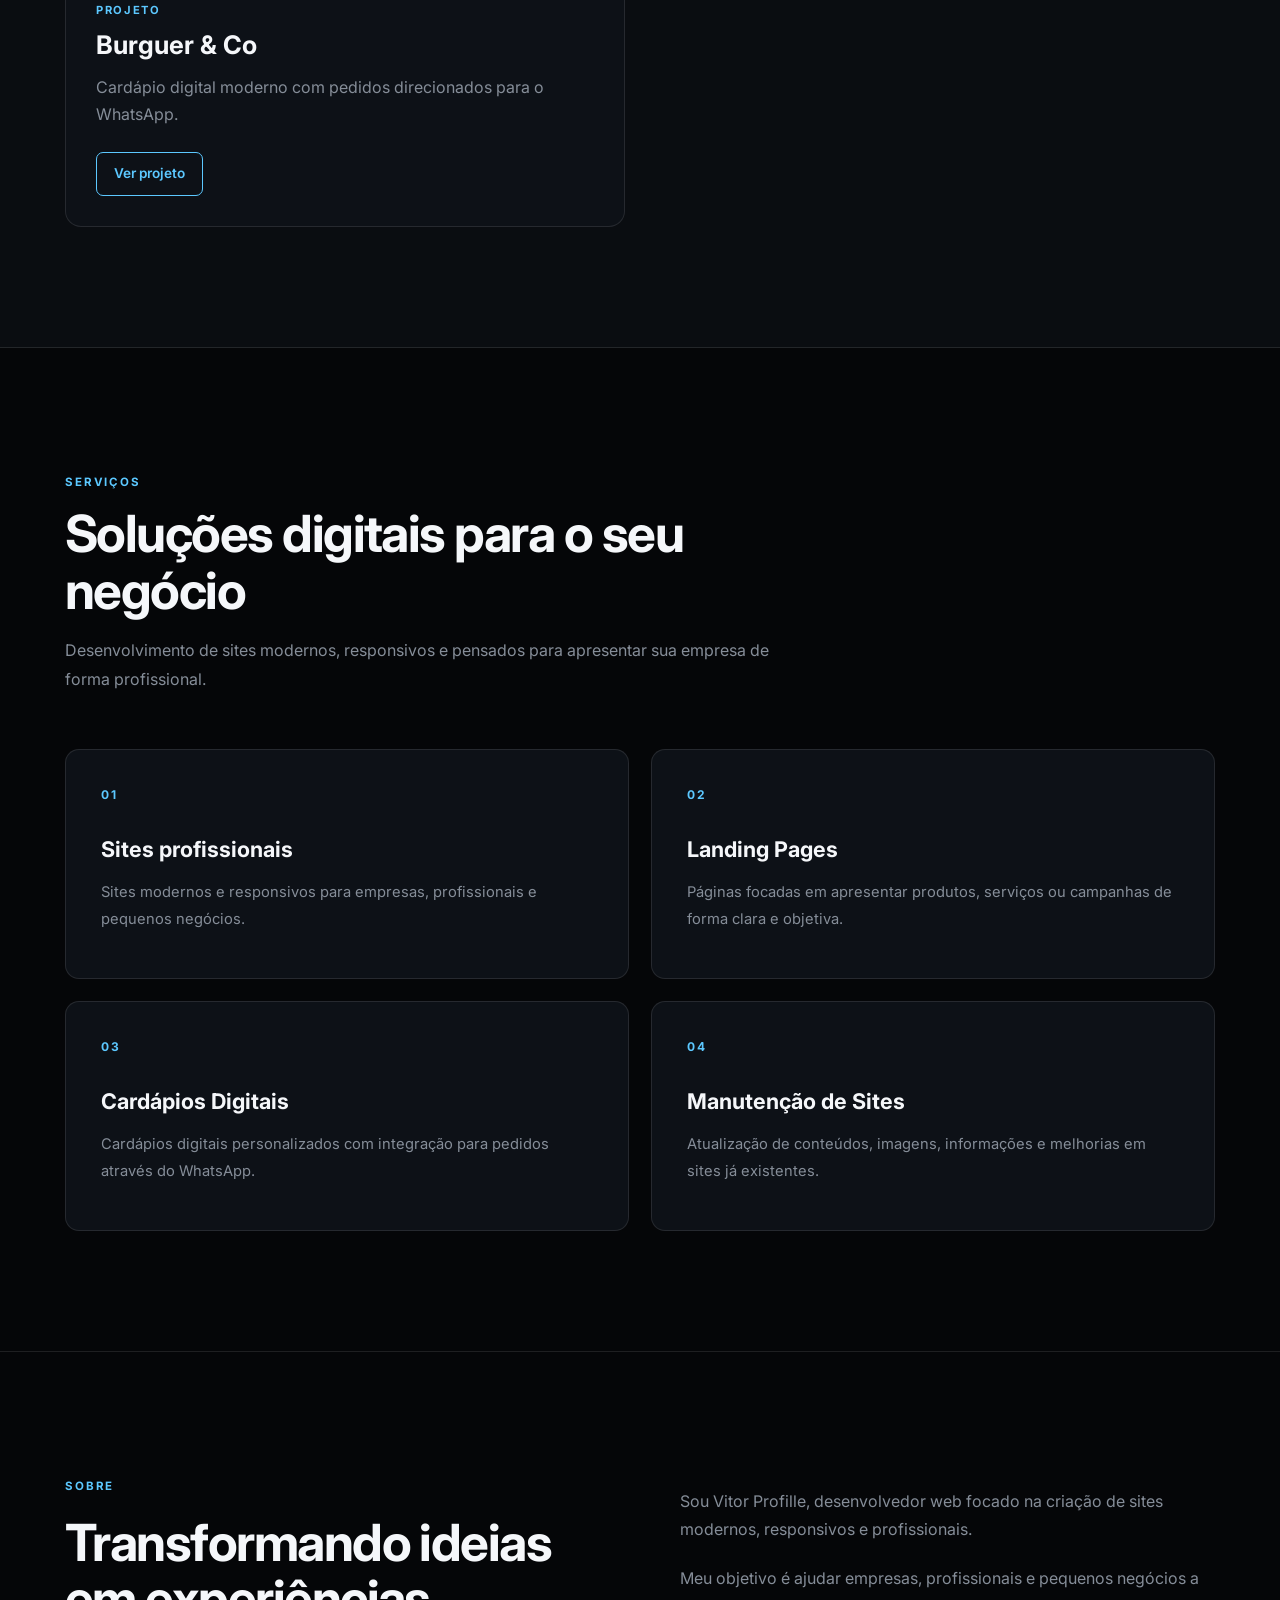
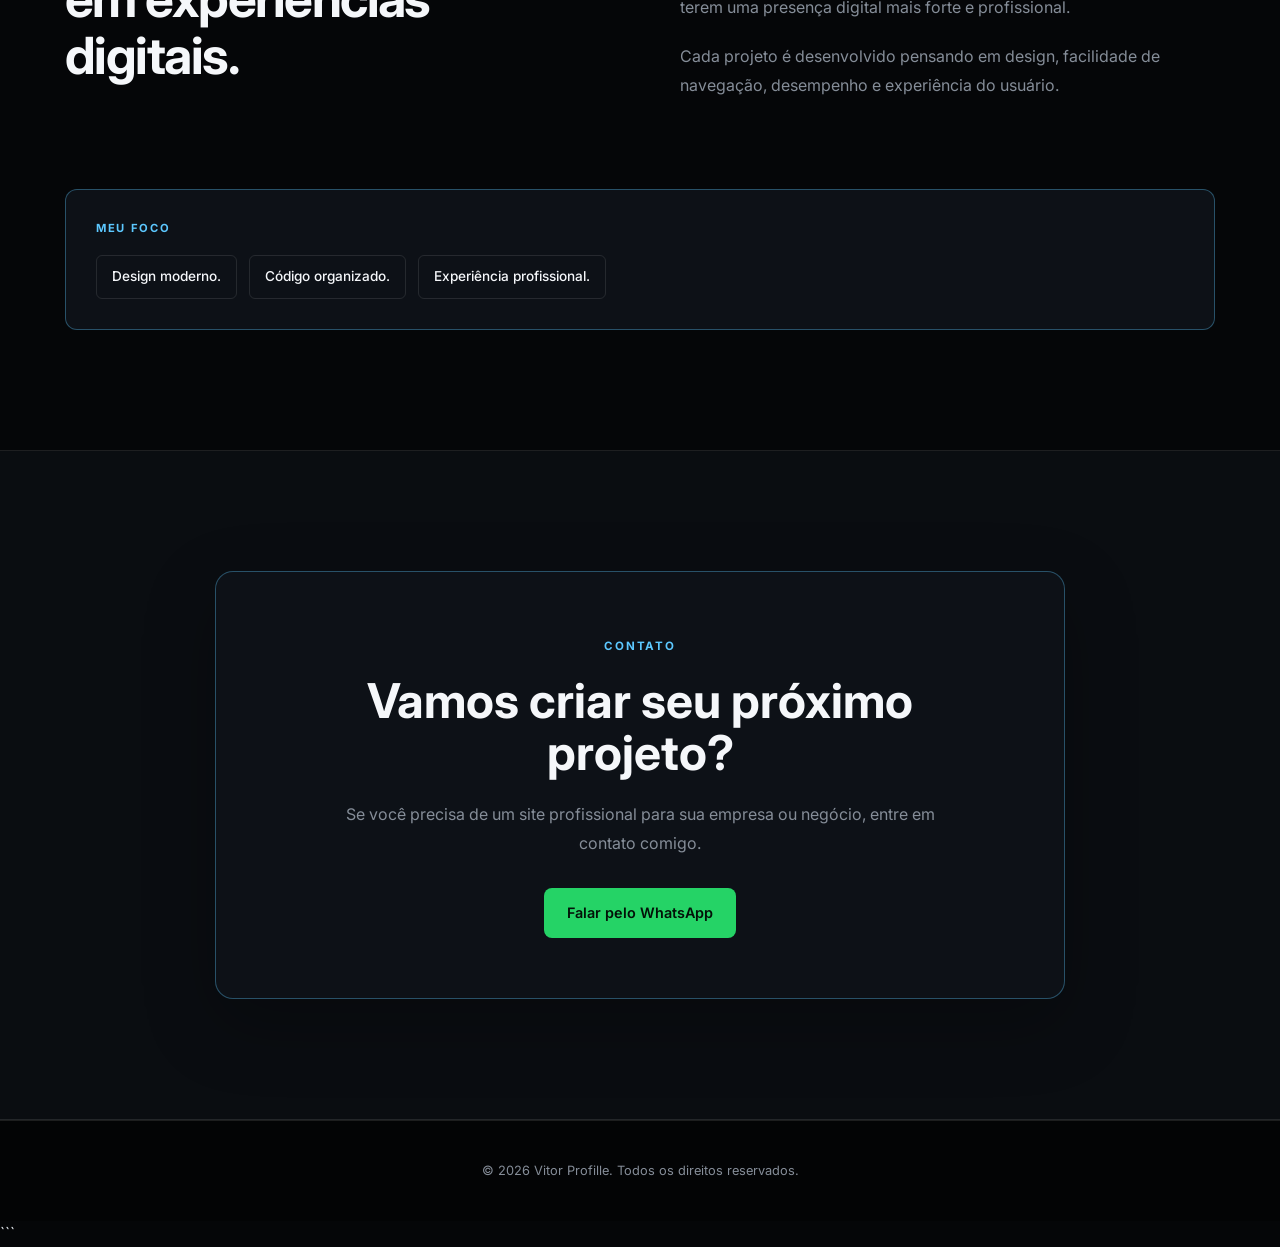
==== commit 7e0a95dd: "Add files via upload" ====
--- a/index.html
+++ b/index.html
@@ -1,4 +1,4 @@
-```html
+
 <!DOCTYPE html>
 <html lang="pt-BR">
 
